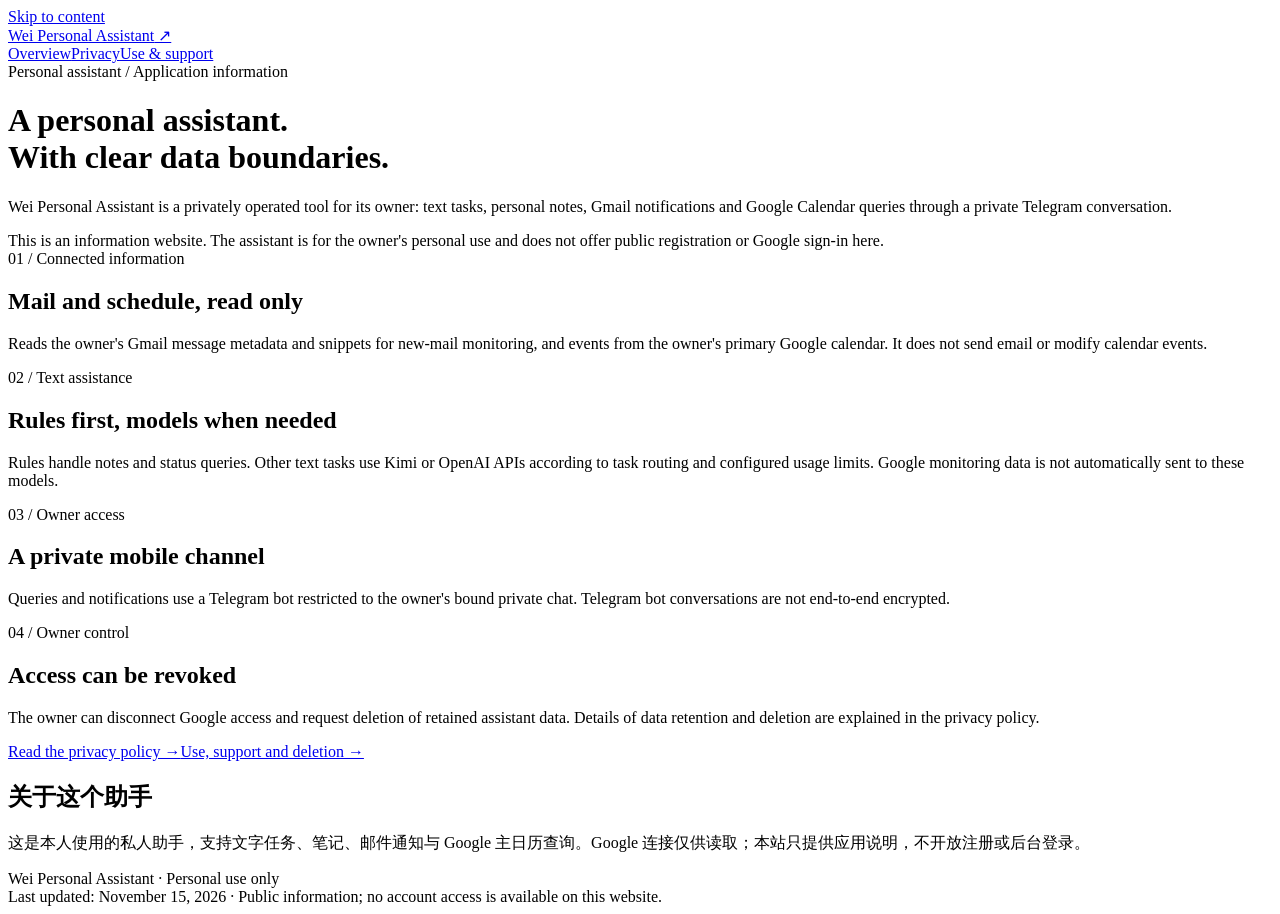
==== index.html @ 92565f54 "Create index.html" ====
<!doctype html>
<html lang="en"><head><meta charset="utf-8"><meta name="viewport" content="width=device-width,initial-scale=1"><meta name="description" content="Wei Personal Assistant: personal-use assistant and Google data practices."><title>Overview · Wei Personal Assistant</title><link rel="stylesheet" href="style.css"></head><body><a href="#main" class="skip">Skip to content</a><header><a class="brand" href="index.html">Wei Personal Assistant<span aria-hidden="true"> ↗</span></a><nav aria-label="Main navigation"><a href="index.html" aria-current="page">Overview</a><a href="privacy.html">Privacy</a><a href="terms.html">Use & support</a></nav></header><main id="main"><div class="eyebrow">Personal assistant / Application information</div><h1>A personal assistant.<br>With clear data boundaries.</h1><p class="lead">Wei Personal Assistant is a privately operated tool for its owner: text tasks, personal notes, Gmail notifications and Google Calendar queries through a private Telegram conversation.</p><div class="note">This is an information website. The assistant is for the owner's personal use and does not offer public registration or Google sign-in here.</div><div class="features"><section><div class="eyebrow">01 / Connected information</div><h2>Mail and schedule, read only</h2><p>Reads the owner's Gmail message metadata and snippets for new-mail monitoring, and events from the owner's primary Google calendar. It does not send email or modify calendar events.</p></section><section><div class="eyebrow">02 / Text assistance</div><h2>Rules first, models when needed</h2><p>Rules handle notes and status queries. Other text tasks use Kimi or OpenAI APIs according to task routing and configured usage limits. Google monitoring data is not automatically sent to these models.</p></section><section><div class="eyebrow">03 / Owner access</div><h2>A private mobile channel</h2><p>Queries and notifications use a Telegram bot restricted to the owner's bound private chat. Telegram bot conversations are not end-to-end encrypted.</p></section><section><div class="eyebrow">04 / Owner control</div><h2>Access can be revoked</h2><p>The owner can disconnect Google access and request deletion of retained assistant data. Details of data retention and deletion are explained in the privacy policy.</p></section></div><div class="links"><a href="privacy.html">Read the privacy policy →</a><a href="terms.html">Use, support and deletion →</a></div><section class="zh" lang="zh-CN"><h2>关于这个助手</h2><p>这是本人使用的私人助手，支持文字任务、笔记、邮件通知与 Google 主日历查询。Google 连接仅供读取；本站只提供应用说明，不开放注册或后台登录。</p></section></main><footer>Wei Personal Assistant · Personal use only<br>Last updated: November 15, 2026 · Public information; no account access is available on this website.</footer></body></html>
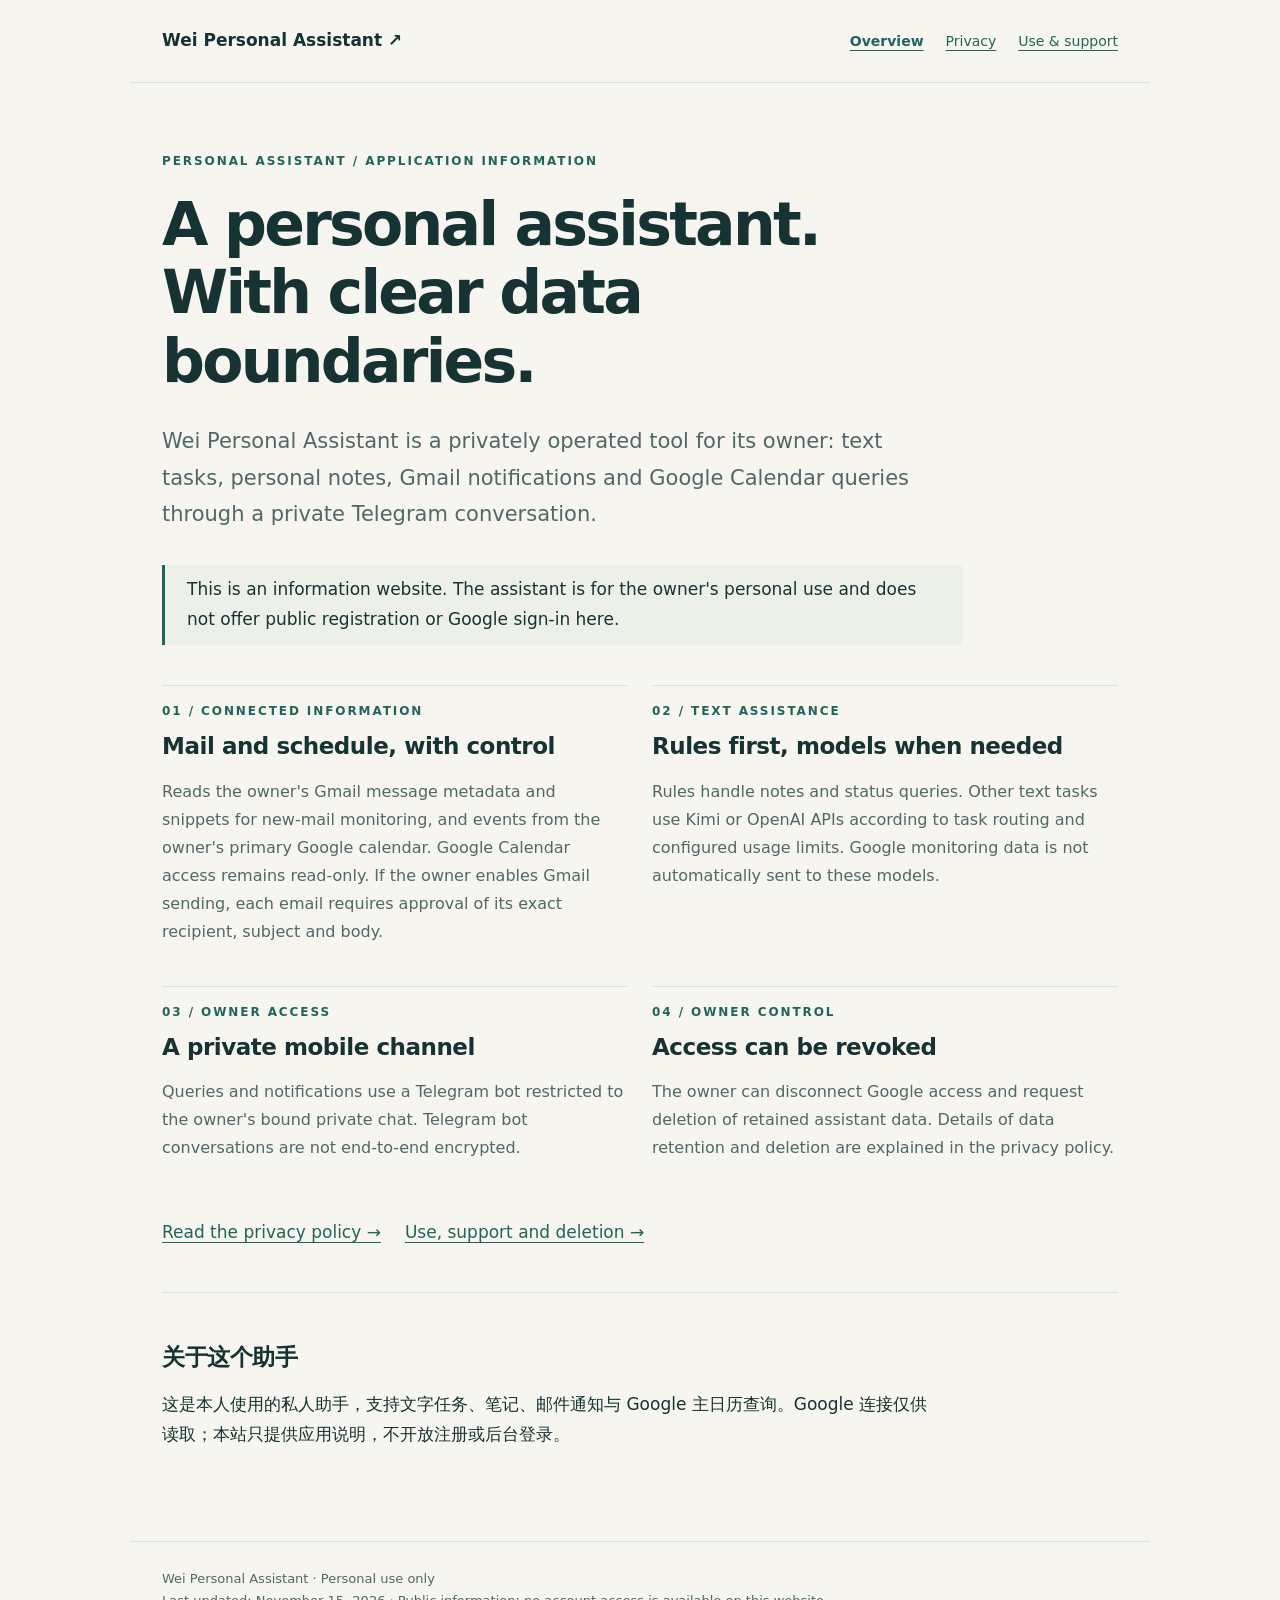
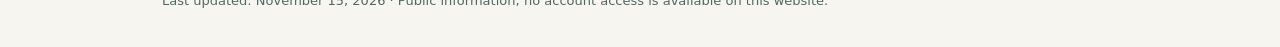
==== commit 9072e7fc: "Update index.html" ====
--- a/index.html
+++ b/index.html
@@ -1,2 +1,2 @@
 <!doctype html>
-<html lang="en"><head><meta charset="utf-8"><meta name="viewport" content="width=device-width,initial-scale=1"><meta name="description" content="Wei Personal Assistant: personal-use assistant and Google data practices."><title>Overview · Wei Personal Assistant</title><link rel="stylesheet" href="style.css"></head><body><a href="#main" class="skip">Skip to content</a><header><a class="brand" href="index.html">Wei Personal Assistant<span aria-hidden="true"> ↗</span></a><nav aria-label="Main navigation"><a href="index.html" aria-current="page">Overview</a><a href="privacy.html">Privacy</a><a href="terms.html">Use & support</a></nav></header><main id="main"><div class="eyebrow">Personal assistant / Application information</div><h1>A personal assistant.<br>With clear data boundaries.</h1><p class="lead">Wei Personal Assistant is a privately operated tool for its owner: text tasks, personal notes, Gmail notifications and Google Calendar queries through a private Telegram conversation.</p><div class="note">This is an information website. The assistant is for the owner's personal use and does not offer public registration or Google sign-in here.</div><div class="features"><section><div class="eyebrow">01 / Connected information</div><h2>Mail and schedule, read only</h2><p>Reads the owner's Gmail message metadata and snippets for new-mail monitoring, and events from the owner's primary Google calendar. It does not send email or modify calendar events.</p></section><section><div class="eyebrow">02 / Text assistance</div><h2>Rules first, models when needed</h2><p>Rules handle notes and status queries. Other text tasks use Kimi or OpenAI APIs according to task routing and configured usage limits. Google monitoring data is not automatically sent to these models.</p></section><section><div class="eyebrow">03 / Owner access</div><h2>A private mobile channel</h2><p>Queries and notifications use a Telegram bot restricted to the owner's bound private chat. Telegram bot conversations are not end-to-end encrypted.</p></section><section><div class="eyebrow">04 / Owner control</div><h2>Access can be revoked</h2><p>The owner can disconnect Google access and request deletion of retained assistant data. Details of data retention and deletion are explained in the privacy policy.</p></section></div><div class="links"><a href="privacy.html">Read the privacy policy →</a><a href="terms.html">Use, support and deletion →</a></div><section class="zh" lang="zh-CN"><h2>关于这个助手</h2><p>这是本人使用的私人助手，支持文字任务、笔记、邮件通知与 Google 主日历查询。Google 连接仅供读取；本站只提供应用说明，不开放注册或后台登录。</p></section></main><footer>Wei Personal Assistant · Personal use only<br>Last updated: November 15, 2026 · Public information; no account access is available on this website.</footer></body></html>
+<html lang="en"><head><meta charset="utf-8"><meta name="viewport" content="width=device-width,initial-scale=1"><meta name="description" content="Wei Personal Assistant: personal-use assistant and Google data practices."><title>Overview · Wei Personal Assistant</title><link rel="stylesheet" href="style.css"></head><body><a href="#main" class="skip">Skip to content</a><header><a class="brand" href="index.html">Wei Personal Assistant<span aria-hidden="true"> ↗</span></a><nav aria-label="Main navigation"><a href="index.html" aria-current="page">Overview</a><a href="privacy.html">Privacy</a><a href="terms.html">Use & support</a></nav></header><main id="main"><div class="eyebrow">Personal assistant / Application information</div><h1>A personal assistant.<br>With clear data boundaries.</h1><p class="lead">Wei Personal Assistant is a privately operated tool for its owner: text tasks, personal notes, Gmail notifications and Google Calendar queries through a private Telegram conversation.</p><div class="note">This is an information website. The assistant is for the owner's personal use and does not offer public registration or Google sign-in here.</div><div class="features"><section><div class="eyebrow">01 / Connected information</div><h2>Mail and schedule, with control</h2><p>Reads the owner's Gmail message metadata and snippets for new-mail monitoring, and events from the owner's primary Google calendar. Google Calendar access remains read-only. If the owner enables Gmail sending, each email requires approval of its exact recipient, subject and body.</p></section><section><div class="eyebrow">02 / Text assistance</div><h2>Rules first, models when needed</h2><p>Rules handle notes and status queries. Other text tasks use Kimi or OpenAI APIs according to task routing and configured usage limits. Google monitoring data is not automatically sent to these models.</p></section><section><div class="eyebrow">03 / Owner access</div><h2>A private mobile channel</h2><p>Queries and notifications use a Telegram bot restricted to the owner's bound private chat. Telegram bot conversations are not end-to-end encrypted.</p></section><section><div class="eyebrow">04 / Owner control</div><h2>Access can be revoked</h2><p>The owner can disconnect Google access and request deletion of retained assistant data. Details of data retention and deletion are explained in the privacy policy.</p></section></div><div class="links"><a href="privacy.html">Read the privacy policy →</a><a href="terms.html">Use, support and deletion →</a></div><section class="zh" lang="zh-CN"><h2>关于这个助手</h2><p>这是本人使用的私人助手，支持文字任务、笔记、邮件通知与 Google 主日历查询。Google 连接仅供读取；本站只提供应用说明，不开放注册或后台登录。</p></section></main><footer>Wei Personal Assistant · Personal use only<br>Last updated: November 15, 2026 · Public information; no account access is available on this website.</footer></body></html>
--- a/style.css
+++ b/style.css
@@ -0,0 +1,3 @@
+:root{color-scheme:light;--ink:#173233;--muted:#526768;--line:#d8e1db;--paper:#f6f5ef;--accent:#22645c}*{box-sizing:border-box}body{margin:0;background:var(--paper);color:var(--ink);font:17px/1.75 system-ui,-apple-system,BlinkMacSystemFont,"Segoe UI",sans-serif}a{color:var(--accent);text-underline-offset:4px}a:focus-visible{outline:3px solid #c47c30;outline-offset:5px}header,main,footer{max-width:1020px;margin:auto;padding:26px 32px}header{display:flex;justify-content:space-between;align-items:center;gap:24px;border-bottom:1px solid var(--line)}.brand{font-weight:700;text-decoration:none;color:var(--ink);font-size:17px}nav{display:flex;gap:22px;font-size:14px;flex-wrap:wrap}nav a[aria-current=page]{font-weight:700}main{padding-top:68px;padding-bottom:74px}.eyebrow{text-transform:uppercase;letter-spacing:.16em;font-size:12px;font-weight:700;color:var(--accent)}h1{font-size:clamp(34px,6vw,60px);line-height:1.14;letter-spacing:-.045em;margin:18px 0 28px;max-width:850px}h2{font-size:23px;line-height:1.3;margin:40px 0 14px;letter-spacing:-.02em}p{max-width:780px}.lead{font-size:21px;color:var(--muted);max-width:770px}.note{border-left:3px solid var(--accent);padding:10px 22px;margin:32px 0;background:#edf0e8;max-width:800px}.features{display:grid;grid-template-columns:1fr 1fr;gap:24px;margin:40px 0}.features section{border-top:1px solid var(--line);padding-top:15px}.features h2{margin-top:10px}.features p{font-size:16px;color:var(--muted)}ul,ol{max-width:800px;padding-left:23px}li{padding:4px 0}code{font-size:.88em;overflow-wrap:anywhere}footer{font-size:13px;color:var(--muted);border-top:1px solid var(--line);padding-bottom:34px}.subtle{font-size:14px;color:var(--muted)}.links{display:flex;gap:24px;flex-wrap:wrap}.zh{margin-top:44px;border-top:1px solid var(--line);padding-top:10px}@media(max-width:640px){header,main,footer{padding-left:22px;padding-right:22px}header{align-items:flex-start;flex-direction:column;gap:12px}main{padding-top:42px}.features{grid-template-columns:1fr;gap:8px}.lead{font-size:19px}}
+
+.skip{position:absolute;left:-10000px}.skip:focus{left:12px;top:8px;background:white;padding:8px;z-index:2}
